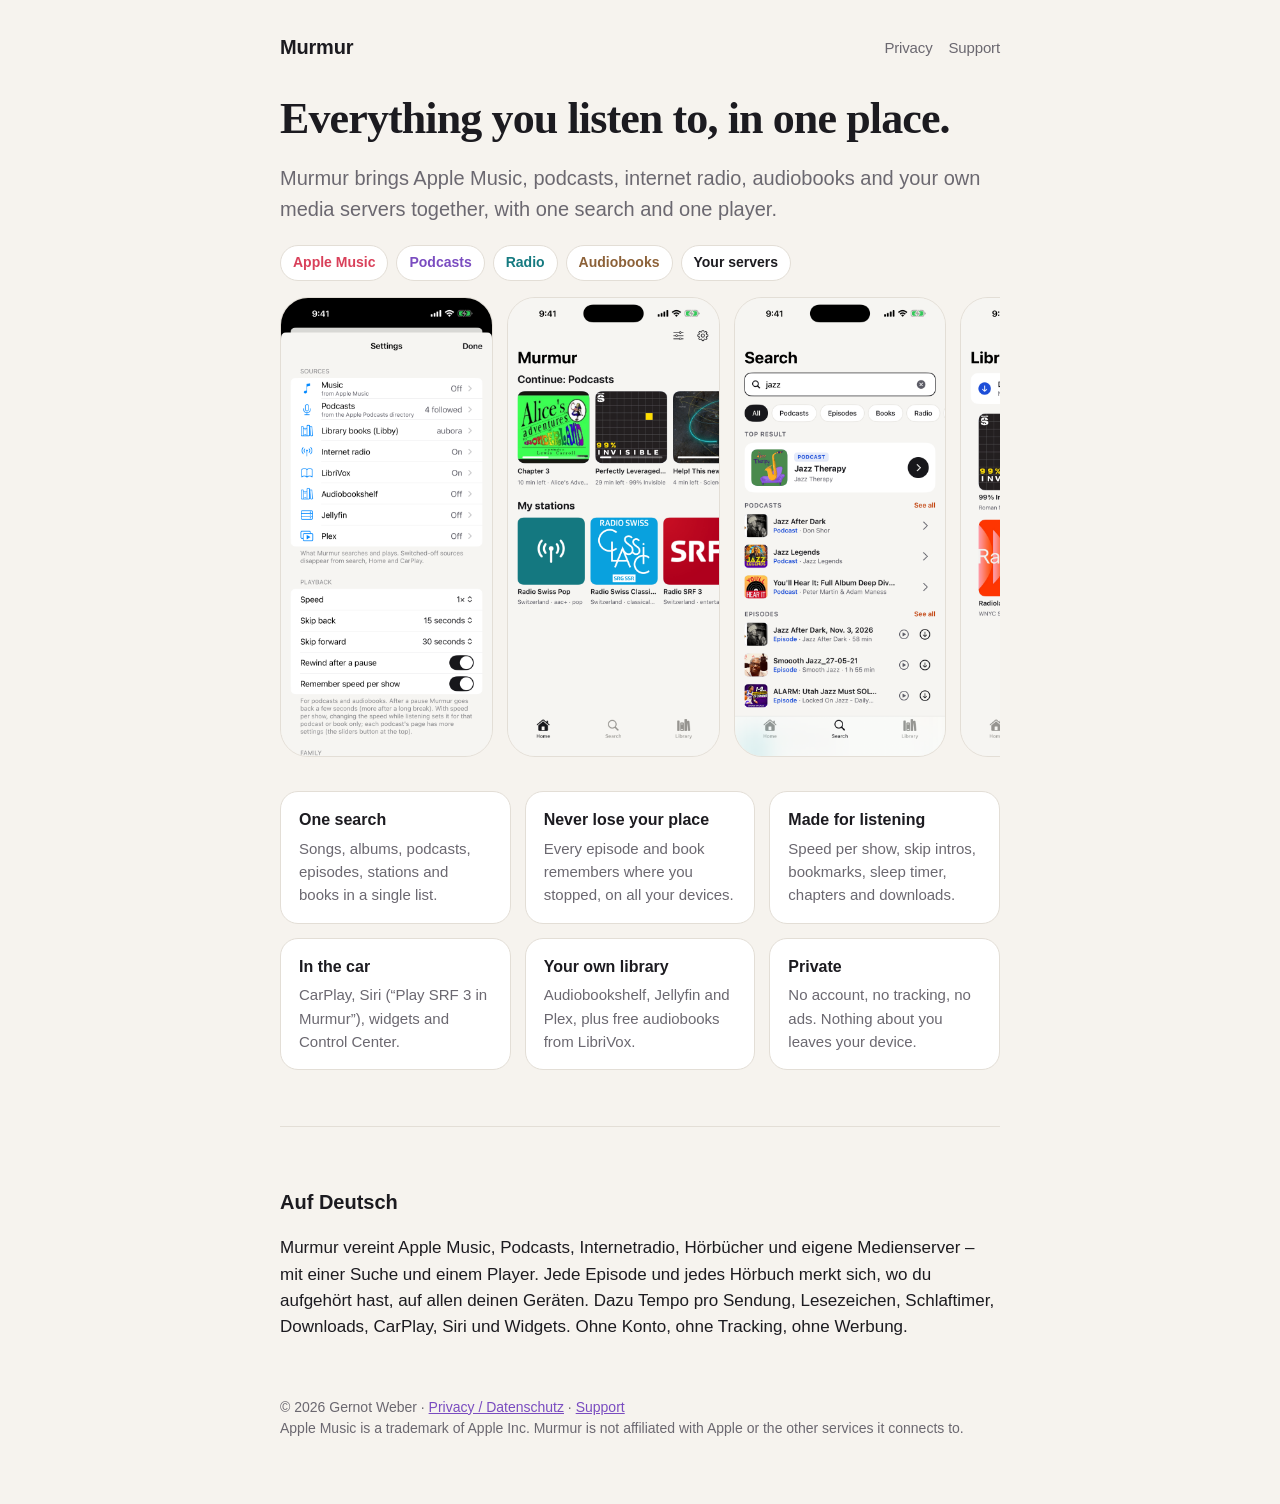
==== index.html @ 97b94185 "Murmur website: about, privacy, support, screenshots Co-Authored-By: Claude Opus 5.5 <noreply@anthro" ====
<!doctype html>
<html lang="en">
<head>
<meta charset="utf-8">
<meta name="viewport" content="width=device-width, initial-scale=1">
<title>Murmur – music, podcasts, radio and audiobooks</title>
<meta name="description" content="One search and one player for Apple Music, podcasts, internet radio, audiobooks and your own media servers.">
<link rel="stylesheet" href="style.css">
</head>
<body>
<main>
  <header><a href="./">Murmur</a><nav><a href="privacy.html">Privacy</a><a href="support.html">Support</a></nav></header>

  <h1>Everything you listen to, in one place.</h1>
  <p class="lead">Murmur brings Apple Music, podcasts, internet radio, audiobooks and your own media servers together, with one search and one player.</p>
  <ul class="chips">
    <li class="m">Apple Music</li><li class="p">Podcasts</li><li class="r">Radio</li><li class="b">Audiobooks</li><li>Your servers</li>
  </ul>

  <div class="shots" id="shots"></div>

  <div class="grid">
    <div class="card"><h3>One search</h3><p>Songs, albums, podcasts, episodes, stations and books in a single list.</p></div>
    <div class="card"><h3>Never lose your place</h3><p>Every episode and book remembers where you stopped, on all your devices.</p></div>
    <div class="card"><h3>Made for listening</h3><p>Speed per show, skip intros, bookmarks, sleep timer, chapters and downloads.</p></div>
    <div class="card"><h3>In the car</h3><p>CarPlay, Siri (“Play SRF 3 in Murmur”), widgets and Control Center.</p></div>
    <div class="card"><h3>Your own library</h3><p>Audiobookshelf, Jellyfin and Plex, plus free audiobooks from LibriVox.</p></div>
    <div class="card"><h3>Private</h3><p>No account, no tracking, no ads. Nothing about you leaves your device.</p></div>
  </div>

  <section class="lang" lang="de">
    <h2>Auf Deutsch</h2>
    <p>Murmur vereint Apple Music, Podcasts, Internetradio, Hörbücher und eigene Medienserver – mit einer Suche und einem Player. Jede Episode und jedes Hörbuch merkt sich, wo du aufgehört hast, auf allen deinen Geräten. Dazu Tempo pro Sendung, Lesezeichen, Schlaftimer, Downloads, CarPlay, Siri und Widgets. Ohne Konto, ohne Tracking, ohne Werbung.</p>
  </section>

  <footer>© 2026 Gernot Weber · <a href="privacy.html">Privacy / Datenschutz</a> · <a href="support.html">Support</a><br>
  Apple Music is a trademark of Apple Inc. Murmur is not affiliated with Apple or the other services it connects to.</footer>
</main>
<script>
  // Screenshots, if present (added after each App Store screenshot run).
  const shots = ["1-home", "2-search", "3-player", "4-library", "5-sources"];
  const lang = navigator.language.startsWith("de") ? "de" : "en";
  const box = document.getElementById("shots");
  shots.forEach(name => {
    const img = new Image();
    img.alt = name.slice(2);
    img.onload = () => box.appendChild(img);
    img.src = `screenshots/${lang}/${name}.png`;
  });
</script>
</body>
</html>
---- style.css ----
:root {
  --ground: #f6f3ee; --surface: #ffffff; --ink: #1c1b20; --muted: #6b6870; --line: #e3ded6;
  --music: #d9405a; --podcast: #7a4cc0; --radio: #157a80; --book: #8c6138;
}
@media (prefers-color-scheme: dark) {
  :root { --ground: #17161b; --surface: #222128; --ink: #f2f0eb; --muted: #a29fa8; --line: #34323b; }
}
* { box-sizing: border-box; }
body {
  margin: 0; background: var(--ground); color: var(--ink);
  font: 17px/1.55 -apple-system, BlinkMacSystemFont, "SF Pro Text", "Helvetica Neue", Arial, sans-serif;
}
main { max-width: 760px; margin: 0 auto; padding: 32px 20px 64px; }
header { display: flex; align-items: center; gap: 12px; margin-bottom: 32px; }
header a { color: var(--ink); text-decoration: none; font-weight: 700; font-size: 20px; letter-spacing: -0.01em; }
header nav { margin-left: auto; display: flex; gap: 16px; font-size: 15px; }
header nav a { font-weight: 500; color: var(--muted); font-size: 15px; }
h1 { font-family: ui-serif, "New York", Georgia, serif; font-size: 44px; line-height: 1.1; margin: 8px 0 12px; letter-spacing: -0.02em; }
h2 { font-size: 20px; margin: 36px 0 8px; }
p, li { color: var(--ink); }
.lead { font-size: 20px; color: var(--muted); }
.muted { color: var(--muted); font-size: 15px; }
.chips { display: flex; flex-wrap: wrap; gap: 8px; margin: 20px 0 8px; padding: 0; list-style: none; }
.chips li { padding: 6px 12px; border-radius: 999px; background: var(--surface); border: 1px solid var(--line); font-size: 14px; font-weight: 600; }
.chips .m { color: var(--music); } .chips .p { color: var(--podcast); } .chips .r { color: var(--radio); } .chips .b { color: var(--book); }
.grid { display: grid; grid-template-columns: repeat(auto-fit, minmax(210px, 1fr)); gap: 14px; margin-top: 18px; }
.card { background: var(--surface); border: 1px solid var(--line); border-radius: 18px; padding: 16px 18px; }
.card h3 { margin: 0 0 4px; font-size: 16px; }
.card p { margin: 0; font-size: 15px; color: var(--muted); }
.shots { display: flex; gap: 14px; overflow-x: auto; padding: 8px 0 16px; }
.shots img { height: 460px; border-radius: 28px; border: 1px solid var(--line); }
.lang { margin-top: 56px; padding-top: 24px; border-top: 1px solid var(--line); }
a { color: var(--podcast); }
footer { margin-top: 56px; color: var(--muted); font-size: 14px; }
@media (max-width: 520px) { h1 { font-size: 34px; } .shots img { height: 380px; } }
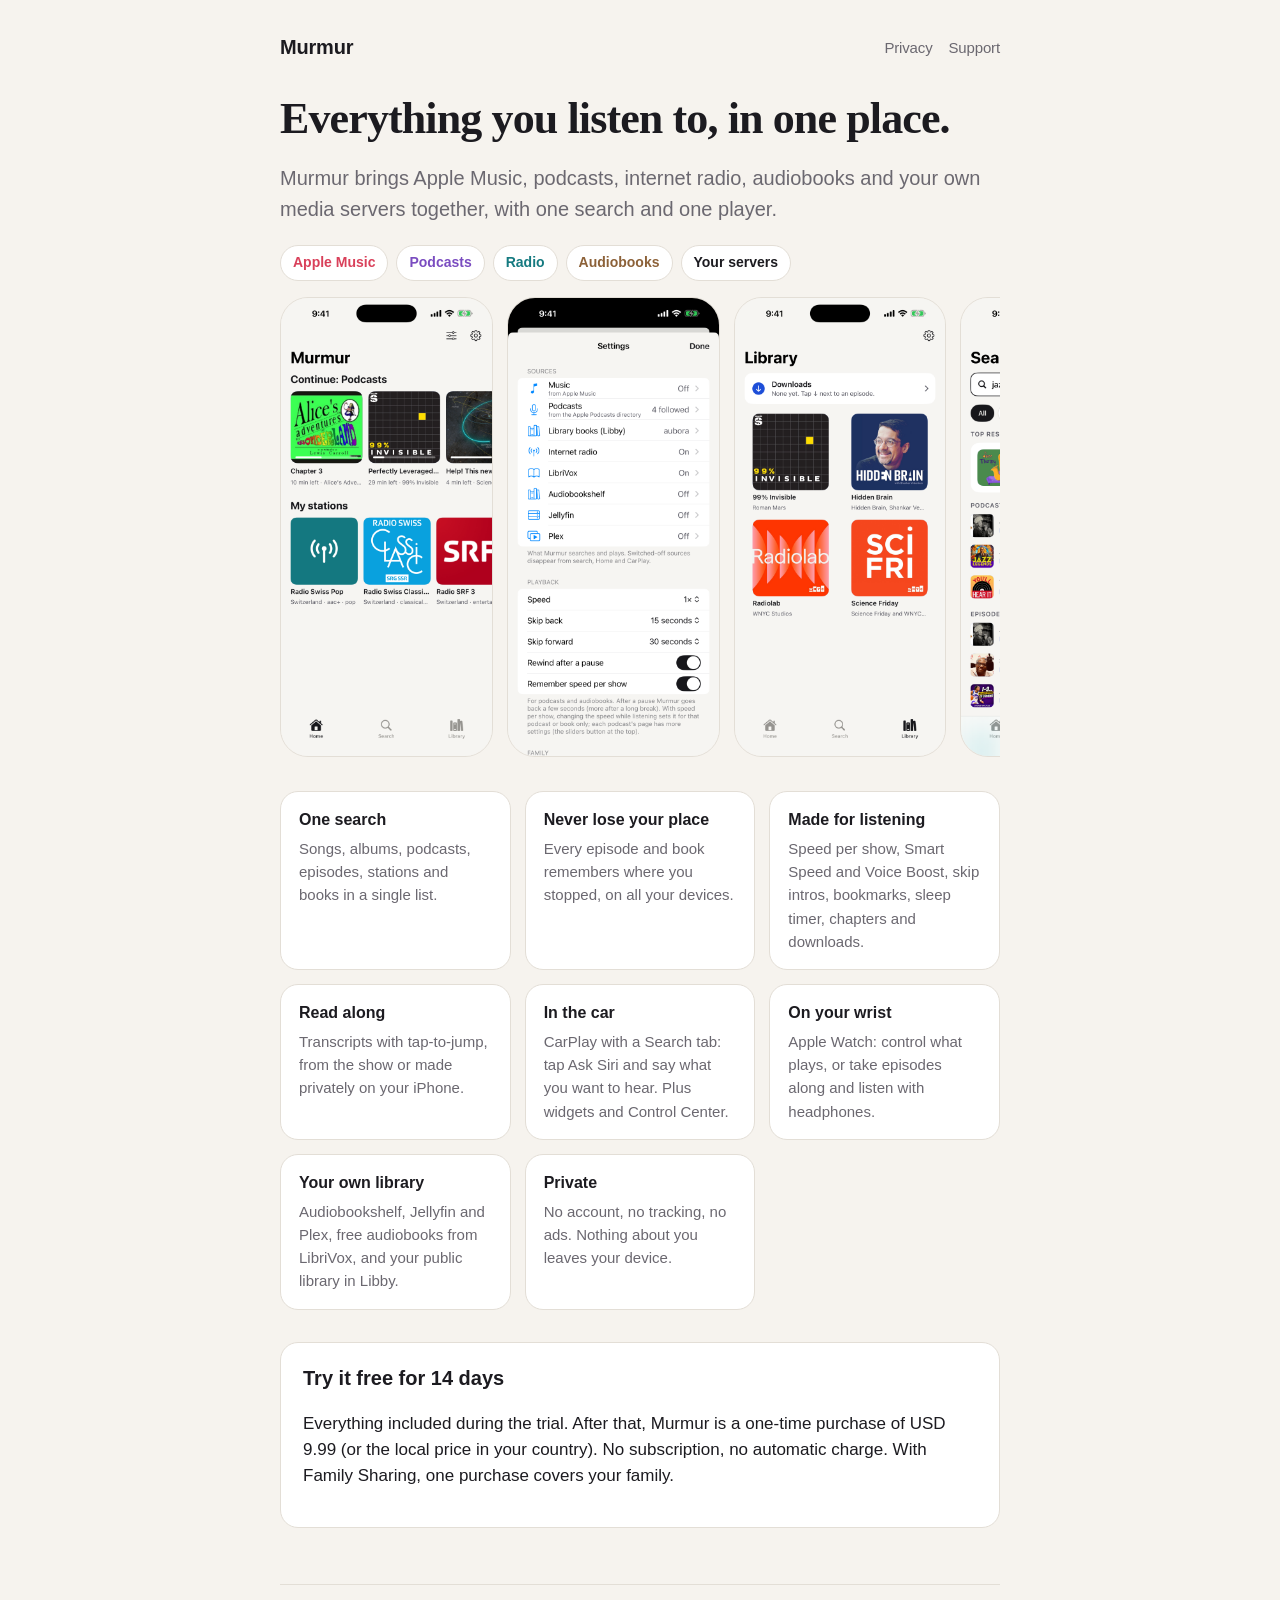
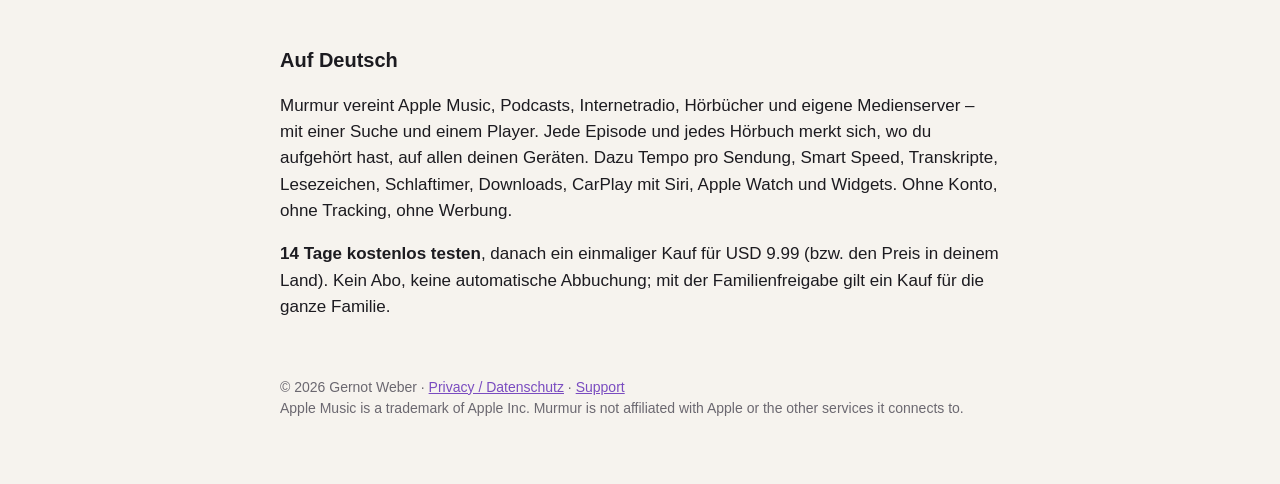
==== commit b5ef3169: "Trial and price, new features, privacy for purchases, Siri and transcripts Co-Authored-By: Claude Op" ====
--- a/index.html
+++ b/index.html
@@ -22,15 +22,23 @@
   <div class="grid">
     <div class="card"><h3>One search</h3><p>Songs, albums, podcasts, episodes, stations and books in a single list.</p></div>
     <div class="card"><h3>Never lose your place</h3><p>Every episode and book remembers where you stopped, on all your devices.</p></div>
-    <div class="card"><h3>Made for listening</h3><p>Speed per show, skip intros, bookmarks, sleep timer, chapters and downloads.</p></div>
-    <div class="card"><h3>In the car</h3><p>CarPlay, Siri (“Play SRF 3 in Murmur”), widgets and Control Center.</p></div>
-    <div class="card"><h3>Your own library</h3><p>Audiobookshelf, Jellyfin and Plex, plus free audiobooks from LibriVox.</p></div>
+    <div class="card"><h3>Made for listening</h3><p>Speed per show, Smart Speed and Voice Boost, skip intros, bookmarks, sleep timer, chapters and downloads.</p></div>
+    <div class="card"><h3>Read along</h3><p>Transcripts with tap-to-jump, from the show or made privately on your iPhone.</p></div>
+    <div class="card"><h3>In the car</h3><p>CarPlay with a Search tab: tap Ask Siri and say what you want to hear. Plus widgets and Control Center.</p></div>
+    <div class="card"><h3>On your wrist</h3><p>Apple Watch: control what plays, or take episodes along and listen with headphones.</p></div>
+    <div class="card"><h3>Your own library</h3><p>Audiobookshelf, Jellyfin and Plex, free audiobooks from LibriVox, and your public library in Libby.</p></div>
     <div class="card"><h3>Private</h3><p>No account, no tracking, no ads. Nothing about you leaves your device.</p></div>
   </div>
 
+  <section class="price">
+    <h2>Try it free for 14 days</h2>
+    <p>Everything included during the trial. After that, Murmur is a one-time purchase of USD 9.99 (or the local price in your country). No subscription, no automatic charge. With Family Sharing, one purchase covers your family.</p>
+  </section>
+
   <section class="lang" lang="de">
     <h2>Auf Deutsch</h2>
-    <p>Murmur vereint Apple Music, Podcasts, Internetradio, Hörbücher und eigene Medienserver – mit einer Suche und einem Player. Jede Episode und jedes Hörbuch merkt sich, wo du aufgehört hast, auf allen deinen Geräten. Dazu Tempo pro Sendung, Lesezeichen, Schlaftimer, Downloads, CarPlay, Siri und Widgets. Ohne Konto, ohne Tracking, ohne Werbung.</p>
+    <p>Murmur vereint Apple Music, Podcasts, Internetradio, Hörbücher und eigene Medienserver – mit einer Suche und einem Player. Jede Episode und jedes Hörbuch merkt sich, wo du aufgehört hast, auf allen deinen Geräten. Dazu Tempo pro Sendung, Smart Speed, Transkripte, Lesezeichen, Schlaftimer, Downloads, CarPlay mit Siri, Apple Watch und Widgets. Ohne Konto, ohne Tracking, ohne Werbung.</p>
+    <p><strong>14 Tage kostenlos testen</strong>, danach ein einmaliger Kauf für USD 9.99 (bzw. den Preis in deinem Land). Kein Abo, keine automatische Abbuchung; mit der Familienfreigabe gilt ein Kauf für die ganze Familie.</p>
   </section>
 
   <footer>© 2026 Gernot Weber · <a href="privacy.html">Privacy / Datenschutz</a> · <a href="support.html">Support</a><br>
--- a/style.css
+++ b/style.css
@@ -33,3 +33,6 @@
 a { color: var(--podcast); }
 footer { margin-top: 56px; color: var(--muted); font-size: 14px; }
 @media (max-width: 520px) { h1 { font-size: 34px; } .shots img { height: 380px; } }
+
+.price { margin: 32px 0; padding: 20px 22px; border-radius: 18px; background: var(--surface); border: 1px solid var(--line); }
+.price h2 { margin-top: 0; }
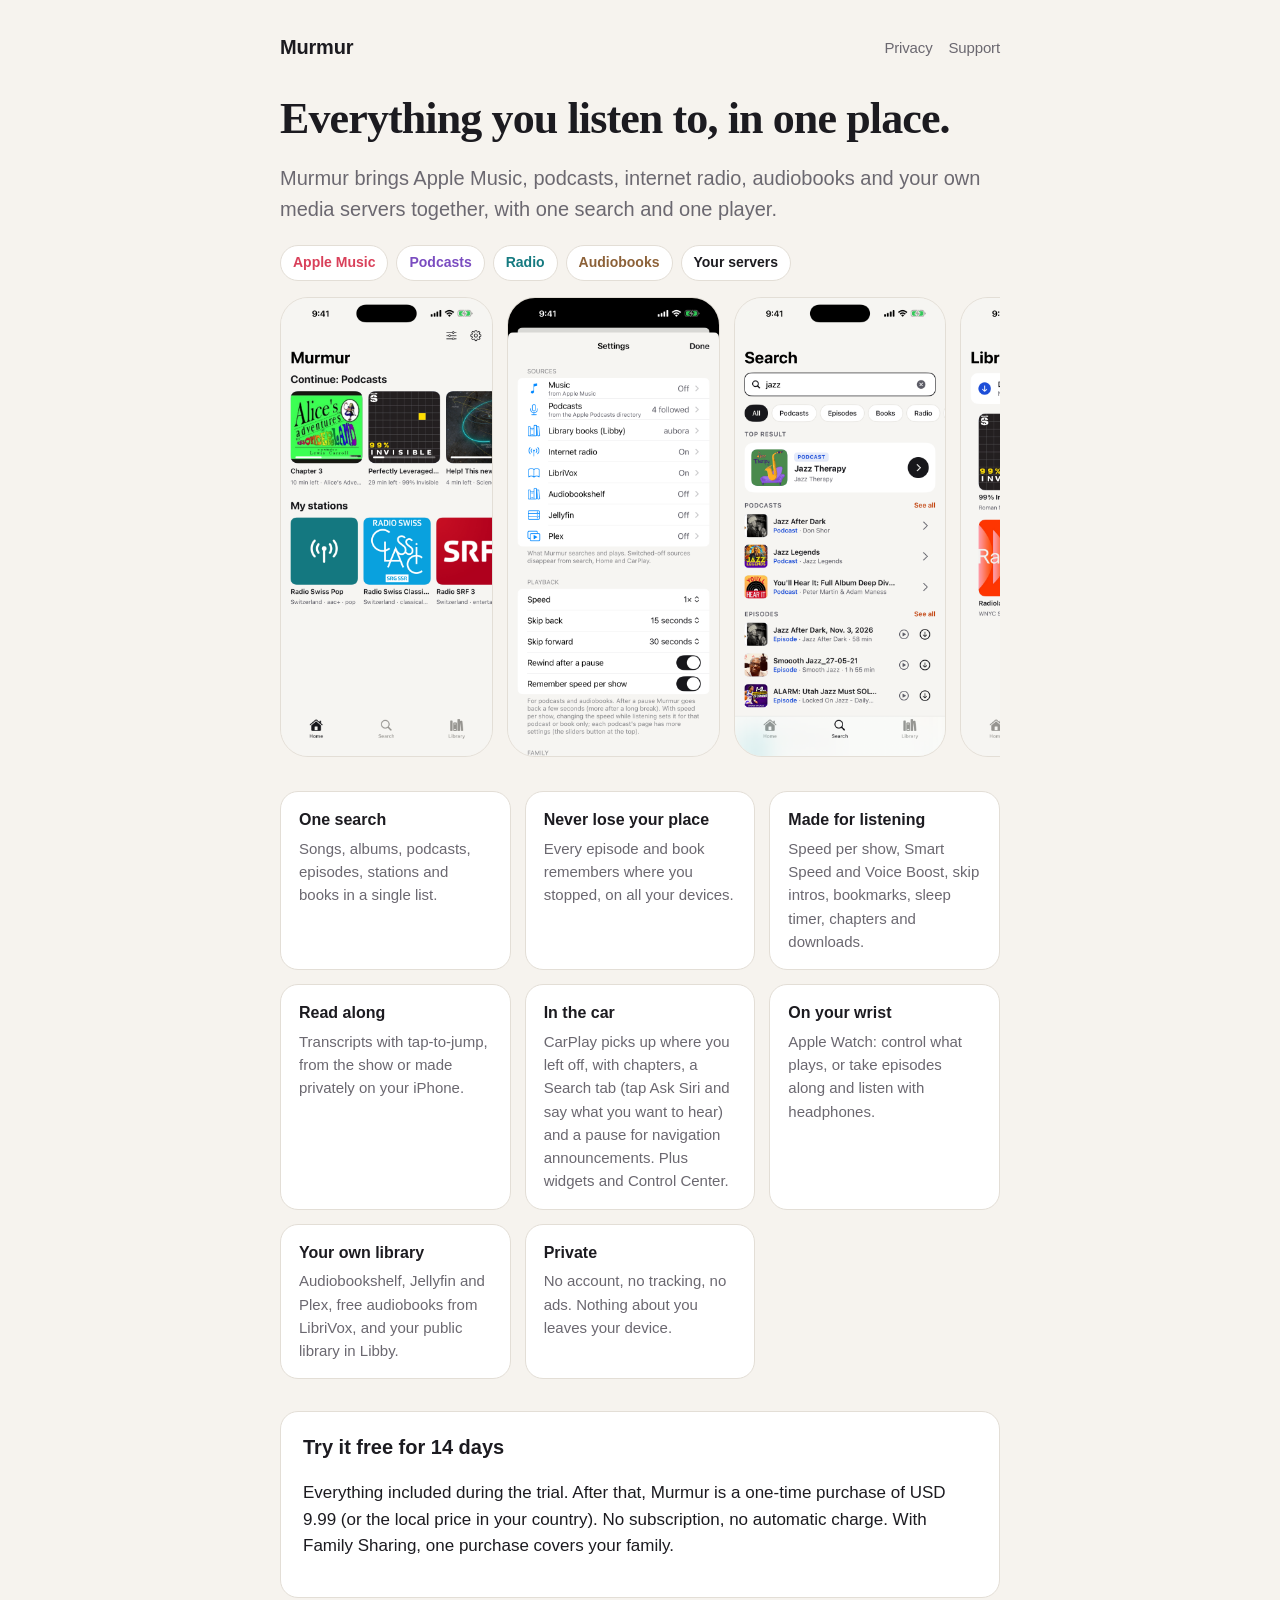
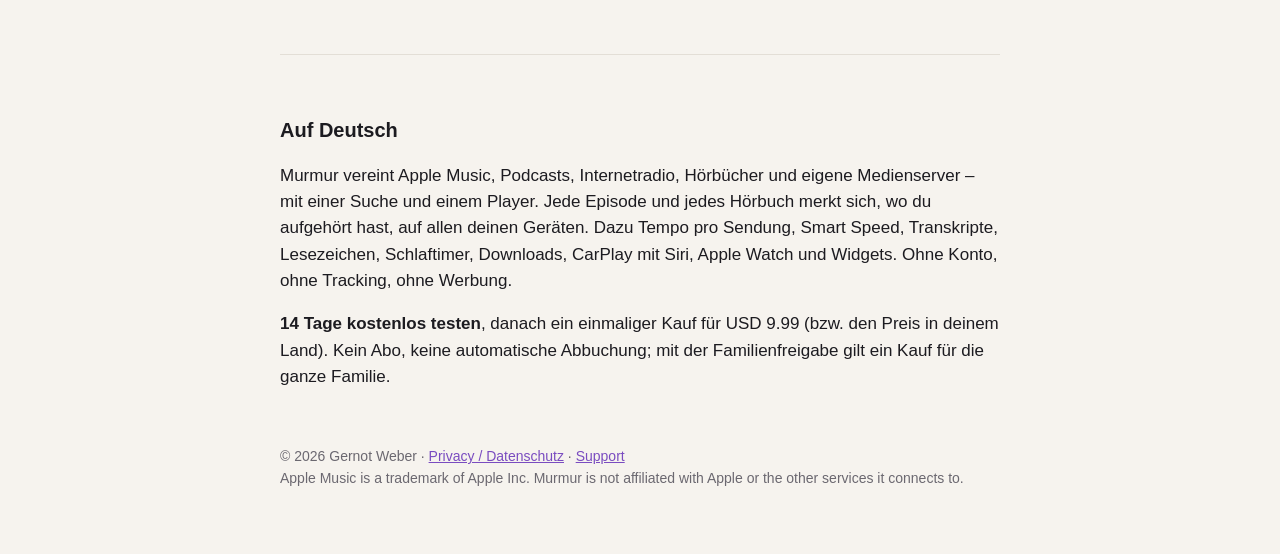
==== commit 78da0efa: "Car features, Suggest a feature Co-Authored-By: Claude Opus 5.5 <noreply@anthropic.com> Claude-Sessi" ====
--- a/index.html
+++ b/index.html
@@ -24,7 +24,7 @@
     <div class="card"><h3>Never lose your place</h3><p>Every episode and book remembers where you stopped, on all your devices.</p></div>
     <div class="card"><h3>Made for listening</h3><p>Speed per show, Smart Speed and Voice Boost, skip intros, bookmarks, sleep timer, chapters and downloads.</p></div>
     <div class="card"><h3>Read along</h3><p>Transcripts with tap-to-jump, from the show or made privately on your iPhone.</p></div>
-    <div class="card"><h3>In the car</h3><p>CarPlay with a Search tab: tap Ask Siri and say what you want to hear. Plus widgets and Control Center.</p></div>
+    <div class="card"><h3>In the car</h3><p>CarPlay picks up where you left off, with chapters, a Search tab (tap Ask Siri and say what you want to hear) and a pause for navigation announcements. Plus widgets and Control Center.</p></div>
     <div class="card"><h3>On your wrist</h3><p>Apple Watch: control what plays, or take episodes along and listen with headphones.</p></div>
     <div class="card"><h3>Your own library</h3><p>Audiobookshelf, Jellyfin and Plex, free audiobooks from LibriVox, and your public library in Libby.</p></div>
     <div class="card"><h3>Private</h3><p>No account, no tracking, no ads. Nothing about you leaves your device.</p></div>
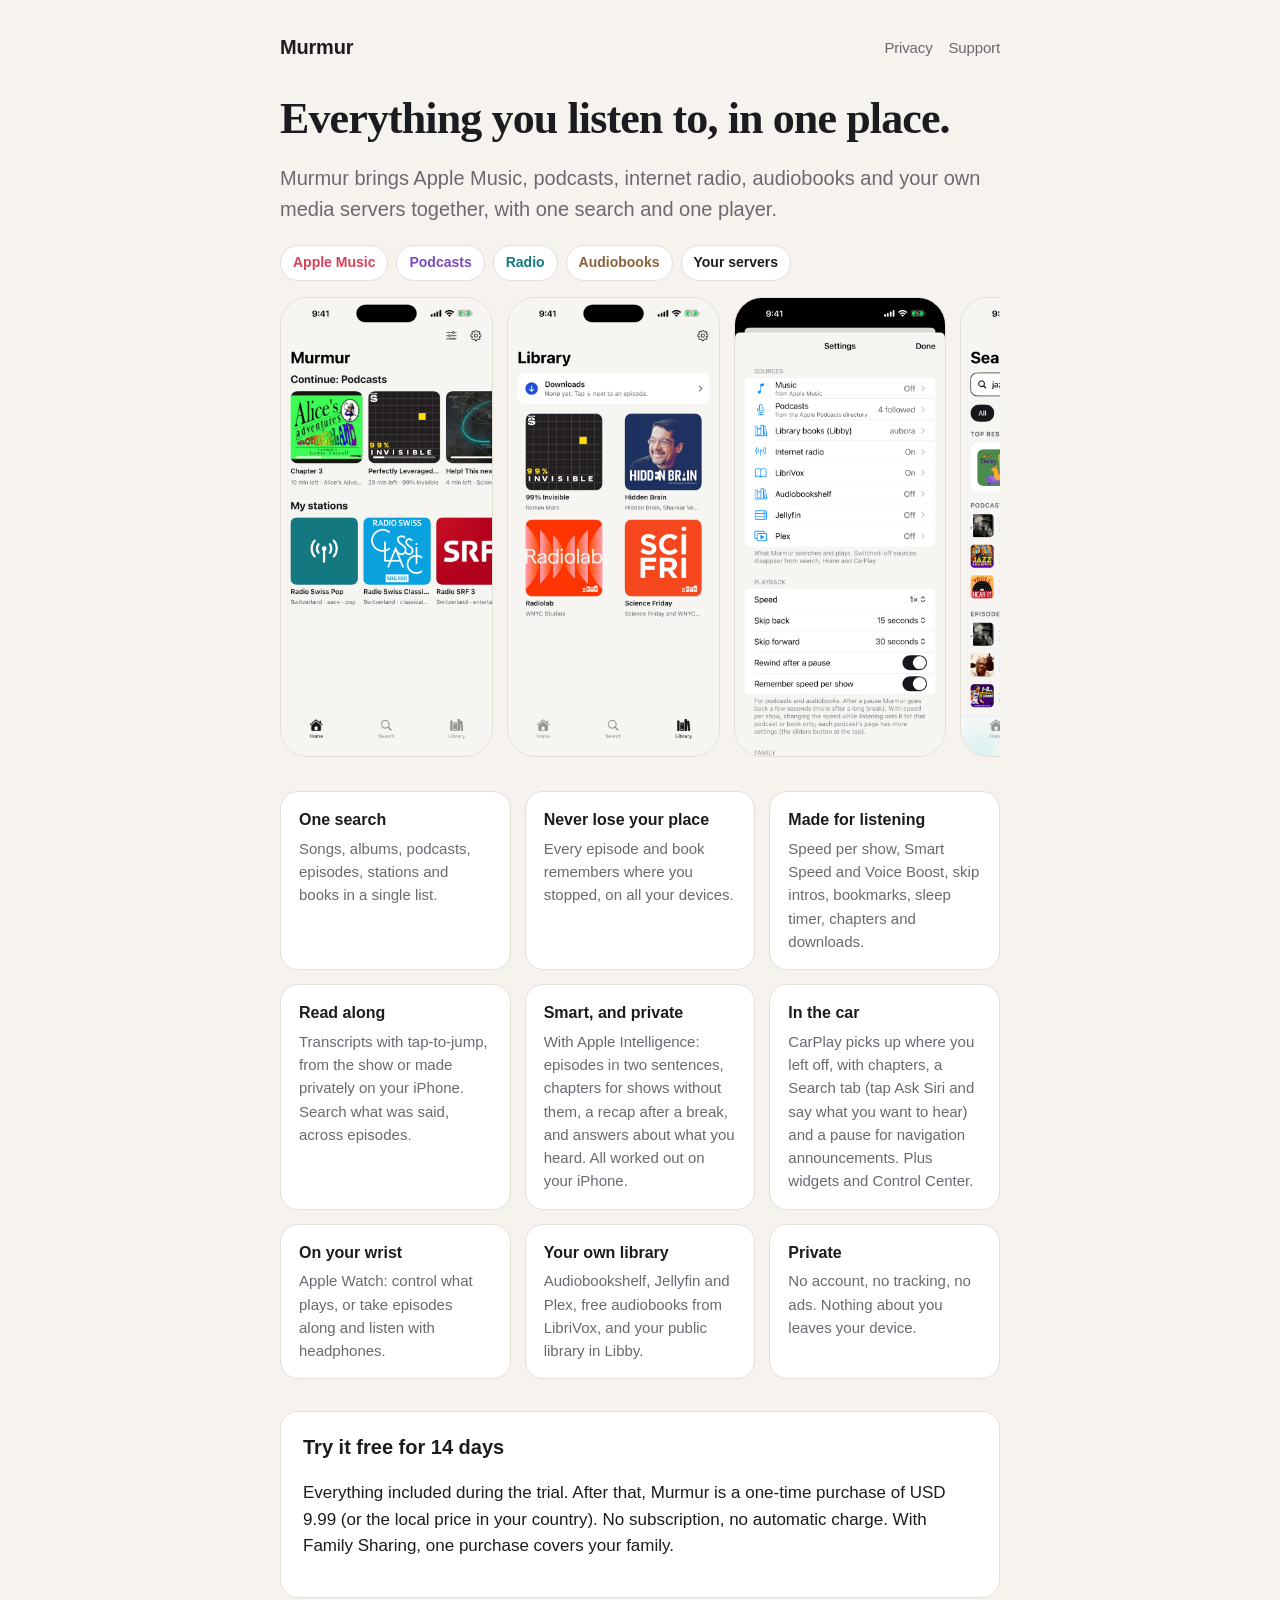
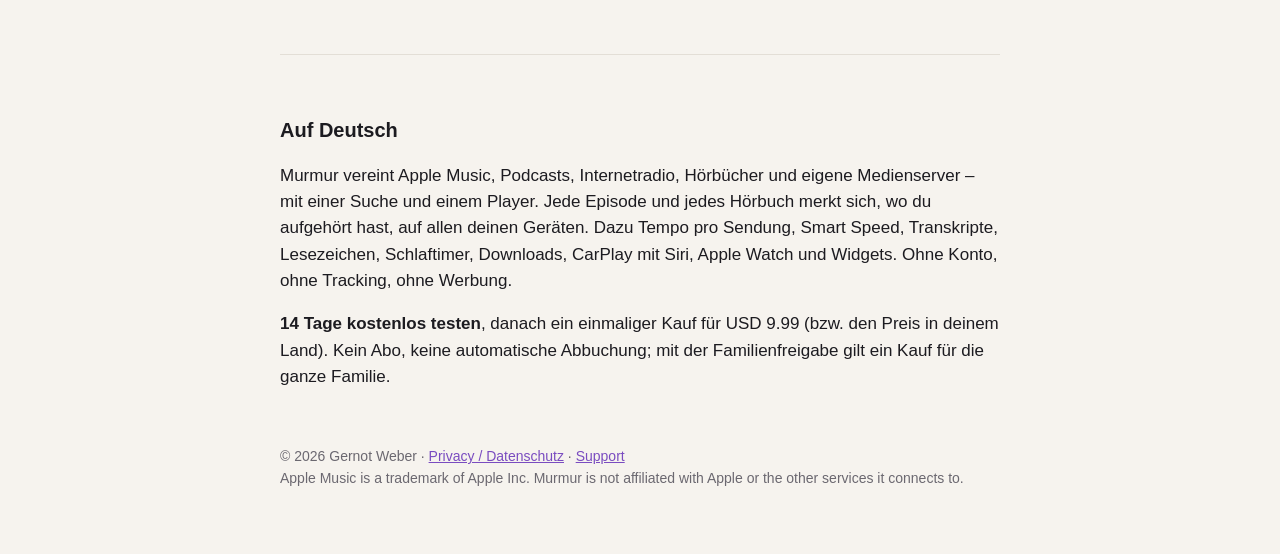
==== commit ac1760ae: "Apple Intelligence features Co-Authored-By: Claude Opus 5.5 <noreply@anthropic.com> Claude-Session: " ====
--- a/index.html
+++ b/index.html
@@ -23,7 +23,8 @@
     <div class="card"><h3>One search</h3><p>Songs, albums, podcasts, episodes, stations and books in a single list.</p></div>
     <div class="card"><h3>Never lose your place</h3><p>Every episode and book remembers where you stopped, on all your devices.</p></div>
     <div class="card"><h3>Made for listening</h3><p>Speed per show, Smart Speed and Voice Boost, skip intros, bookmarks, sleep timer, chapters and downloads.</p></div>
-    <div class="card"><h3>Read along</h3><p>Transcripts with tap-to-jump, from the show or made privately on your iPhone.</p></div>
+    <div class="card"><h3>Read along</h3><p>Transcripts with tap-to-jump, from the show or made privately on your iPhone. Search what was said, across episodes.</p></div>
+    <div class="card"><h3>Smart, and private</h3><p>With Apple Intelligence: episodes in two sentences, chapters for shows without them, a recap after a break, and answers about what you heard. All worked out on your iPhone.</p></div>
     <div class="card"><h3>In the car</h3><p>CarPlay picks up where you left off, with chapters, a Search tab (tap Ask Siri and say what you want to hear) and a pause for navigation announcements. Plus widgets and Control Center.</p></div>
     <div class="card"><h3>On your wrist</h3><p>Apple Watch: control what plays, or take episodes along and listen with headphones.</p></div>
     <div class="card"><h3>Your own library</h3><p>Audiobookshelf, Jellyfin and Plex, free audiobooks from LibriVox, and your public library in Libby.</p></div>
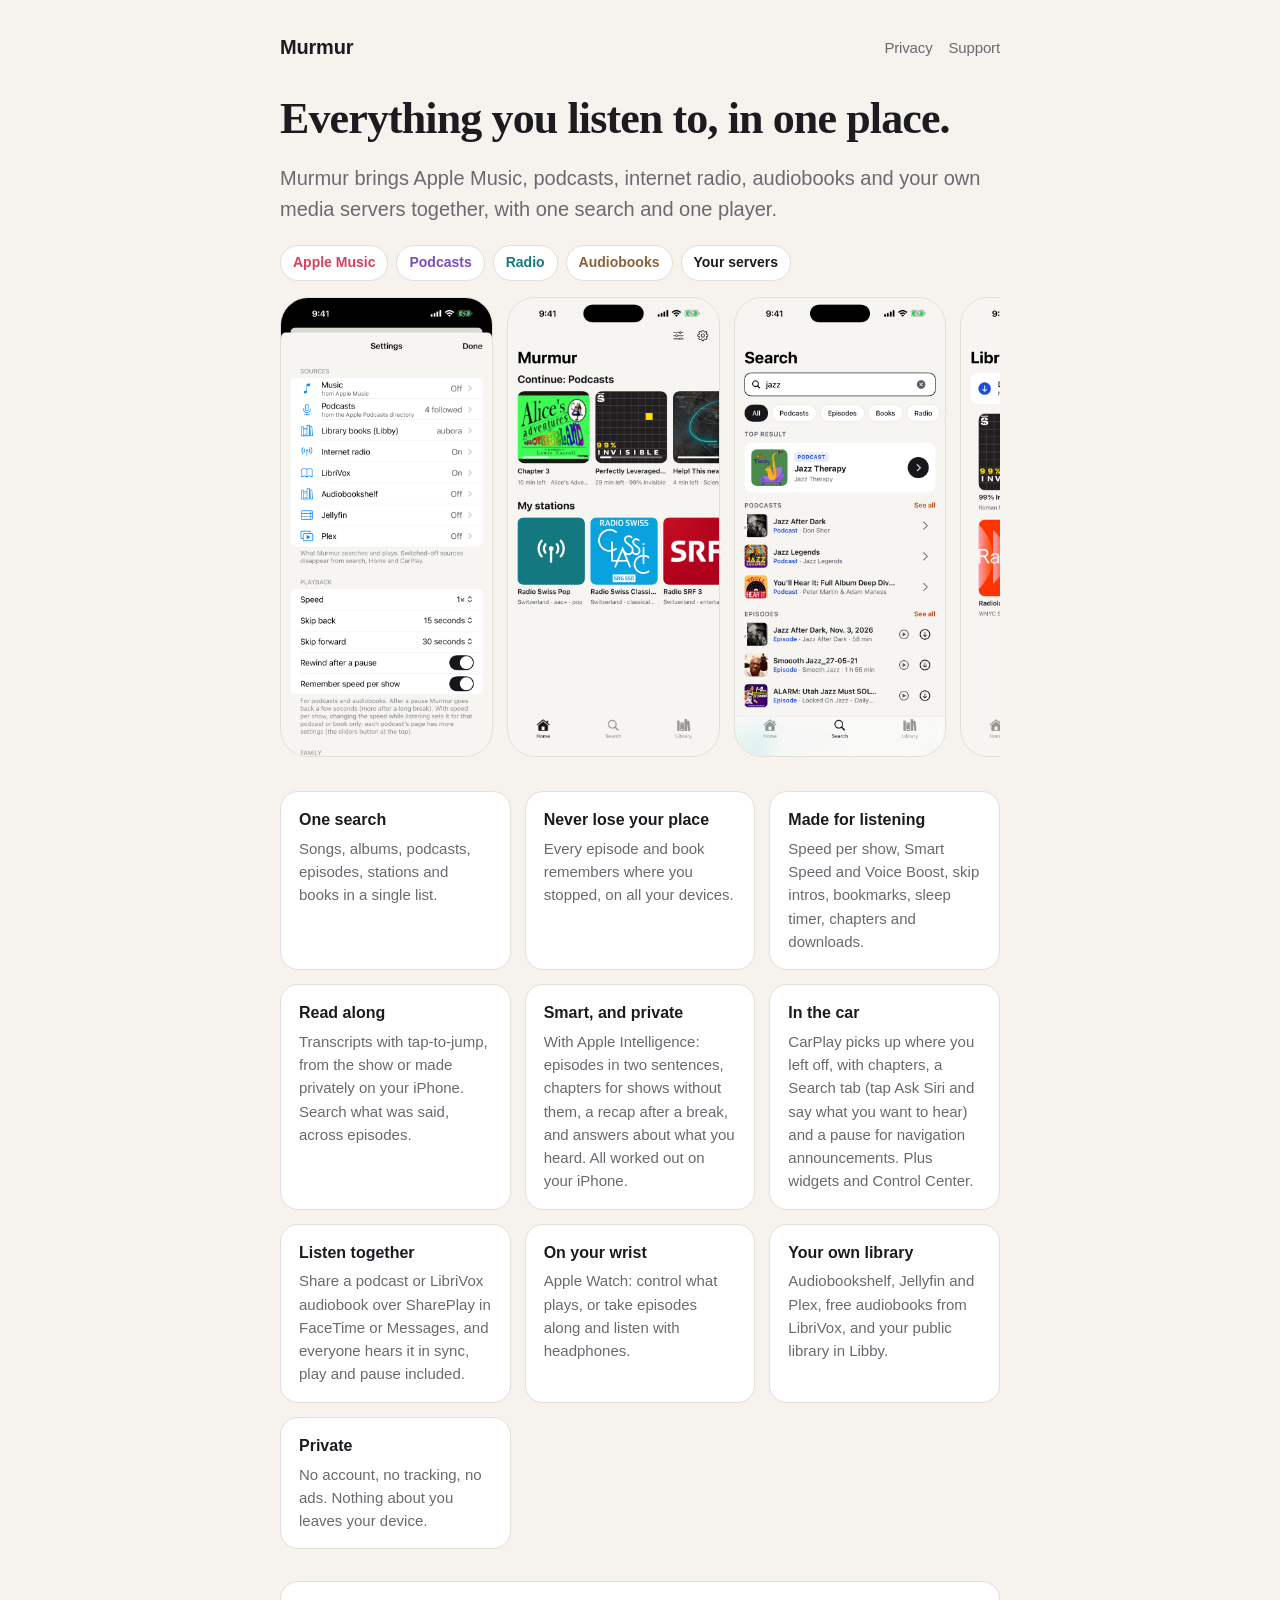
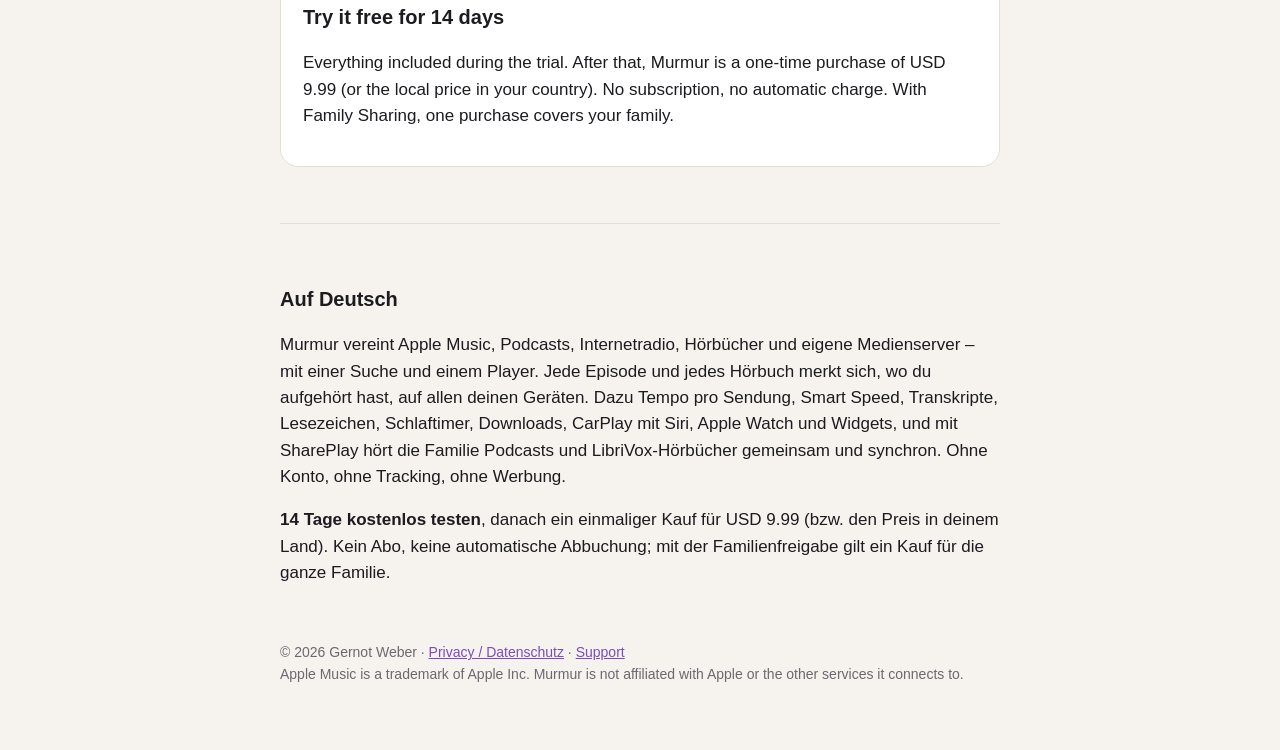
==== commit 91f64140: "SharePlay on the website Co-Authored-By: Claude Opus 5.5 <noreply@anthropic.com> Claude-Session: htt" ====
--- a/index.html
+++ b/index.html
@@ -26,6 +26,7 @@
     <div class="card"><h3>Read along</h3><p>Transcripts with tap-to-jump, from the show or made privately on your iPhone. Search what was said, across episodes.</p></div>
     <div class="card"><h3>Smart, and private</h3><p>With Apple Intelligence: episodes in two sentences, chapters for shows without them, a recap after a break, and answers about what you heard. All worked out on your iPhone.</p></div>
     <div class="card"><h3>In the car</h3><p>CarPlay picks up where you left off, with chapters, a Search tab (tap Ask Siri and say what you want to hear) and a pause for navigation announcements. Plus widgets and Control Center.</p></div>
+    <div class="card"><h3>Listen together</h3><p>Share a podcast or LibriVox audiobook over SharePlay in FaceTime or Messages, and everyone hears it in sync, play and pause included.</p></div>
     <div class="card"><h3>On your wrist</h3><p>Apple Watch: control what plays, or take episodes along and listen with headphones.</p></div>
     <div class="card"><h3>Your own library</h3><p>Audiobookshelf, Jellyfin and Plex, free audiobooks from LibriVox, and your public library in Libby.</p></div>
     <div class="card"><h3>Private</h3><p>No account, no tracking, no ads. Nothing about you leaves your device.</p></div>
@@ -38,7 +39,7 @@
 
   <section class="lang" lang="de">
     <h2>Auf Deutsch</h2>
-    <p>Murmur vereint Apple Music, Podcasts, Internetradio, Hörbücher und eigene Medienserver – mit einer Suche und einem Player. Jede Episode und jedes Hörbuch merkt sich, wo du aufgehört hast, auf allen deinen Geräten. Dazu Tempo pro Sendung, Smart Speed, Transkripte, Lesezeichen, Schlaftimer, Downloads, CarPlay mit Siri, Apple Watch und Widgets. Ohne Konto, ohne Tracking, ohne Werbung.</p>
+    <p>Murmur vereint Apple Music, Podcasts, Internetradio, Hörbücher und eigene Medienserver – mit einer Suche und einem Player. Jede Episode und jedes Hörbuch merkt sich, wo du aufgehört hast, auf allen deinen Geräten. Dazu Tempo pro Sendung, Smart Speed, Transkripte, Lesezeichen, Schlaftimer, Downloads, CarPlay mit Siri, Apple Watch und Widgets, und mit SharePlay hört die Familie Podcasts und LibriVox-Hörbücher gemeinsam und synchron. Ohne Konto, ohne Tracking, ohne Werbung.</p>
     <p><strong>14 Tage kostenlos testen</strong>, danach ein einmaliger Kauf für USD 9.99 (bzw. den Preis in deinem Land). Kein Abo, keine automatische Abbuchung; mit der Familienfreigabe gilt ein Kauf für die ganze Familie.</p>
   </section>
 
